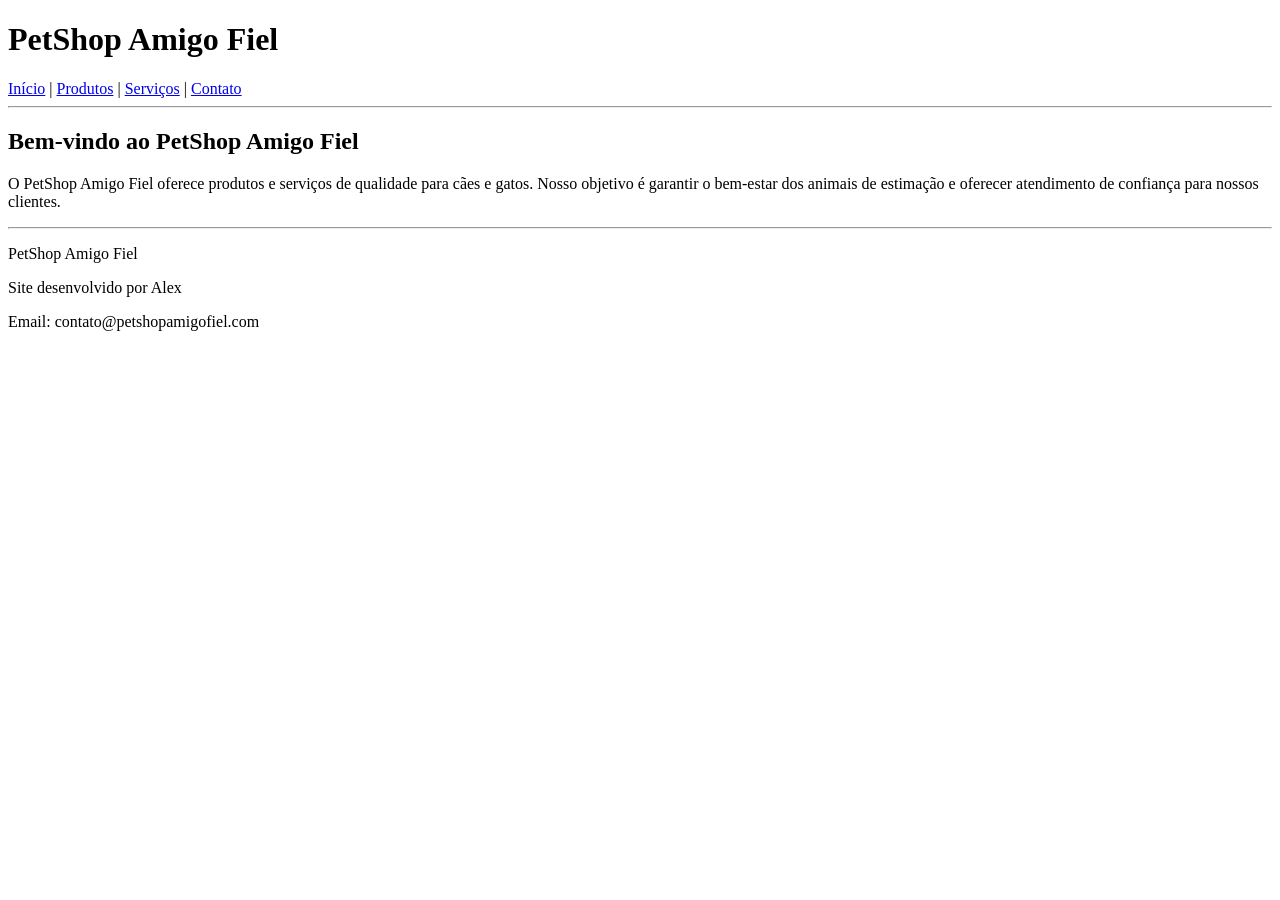
==== index.html @ ac5885ea "Add files via upload" ====
<!DOCTYPE html>
<html>

<head>
<meta charset="UTF-8">
<title>PetShop Amigo Fiel</title>
</head>

<body>

<header>

<h1>PetShop Amigo Fiel</h1>

<nav>
<a href="index.html">Início</a> |
<a href="produtos.html">Produtos</a> |
<a href="servicos.html">Serviços</a> |
<a href="contato.html">Contato</a>
</nav>

<hr>

</header>

<main>

<h2>Bem-vindo ao PetShop Amigo Fiel</h2>

<p>
O PetShop Amigo Fiel oferece produtos e serviços de qualidade
para cães e gatos. Nosso objetivo é garantir o bem-estar
dos animais de estimação e oferecer atendimento de confiança
para nossos clientes.
</p>

</main>

<footer>

<hr>

<p>PetShop Amigo Fiel</p>

<p>Site desenvolvido por Alex</p>

<p>Email: contato@petshopamigofiel.com</p>

</footer>

</body>

</html>
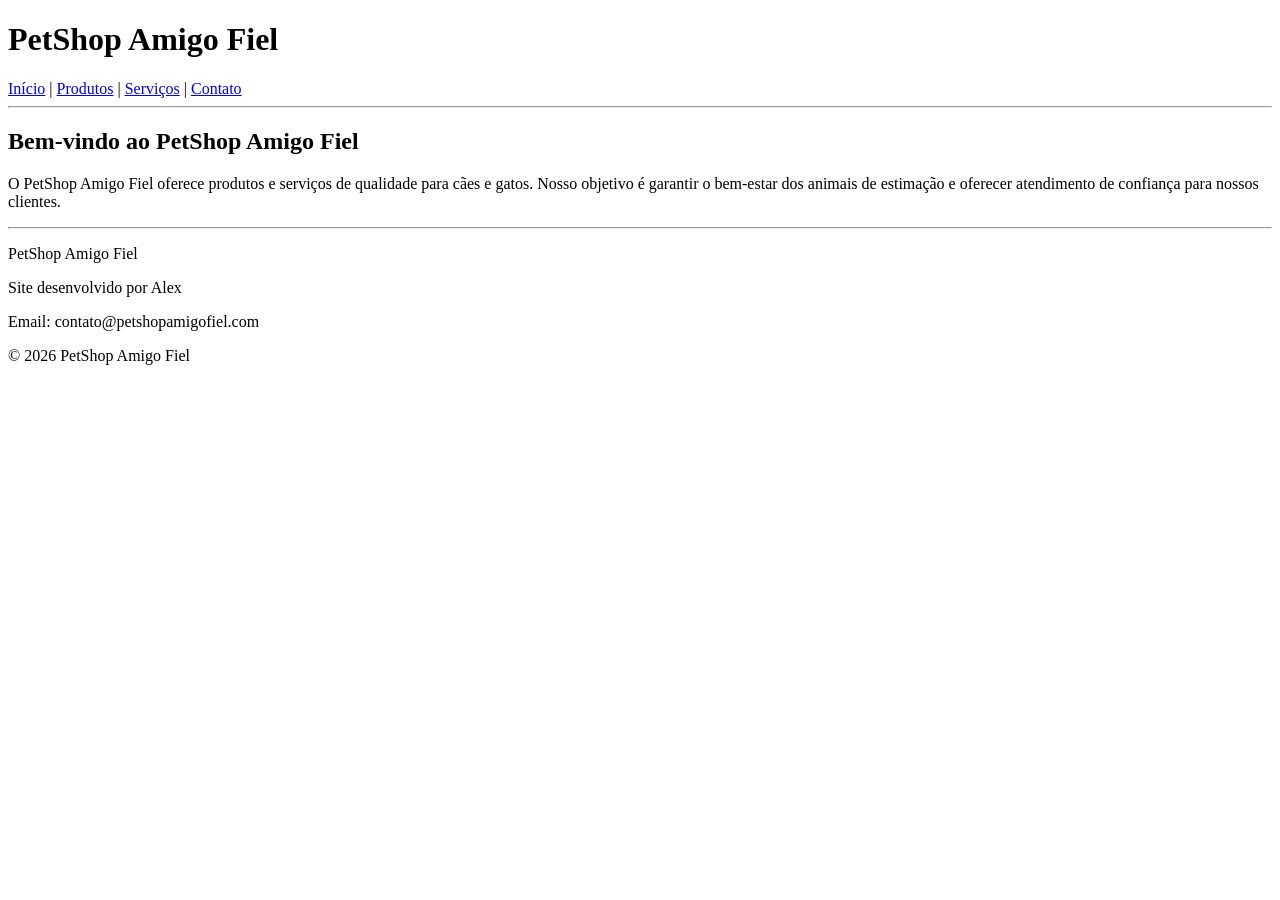
==== commit c82ec7c4: "Add files via upload" ====
--- a/index.html
+++ b/index.html
@@ -46,6 +46,8 @@
 
 <p>Email: contato@petshopamigofiel.com</p>
 
+<p>© 2026 PetShop Amigo Fiel</p>
+
 </footer>
 
 </body>
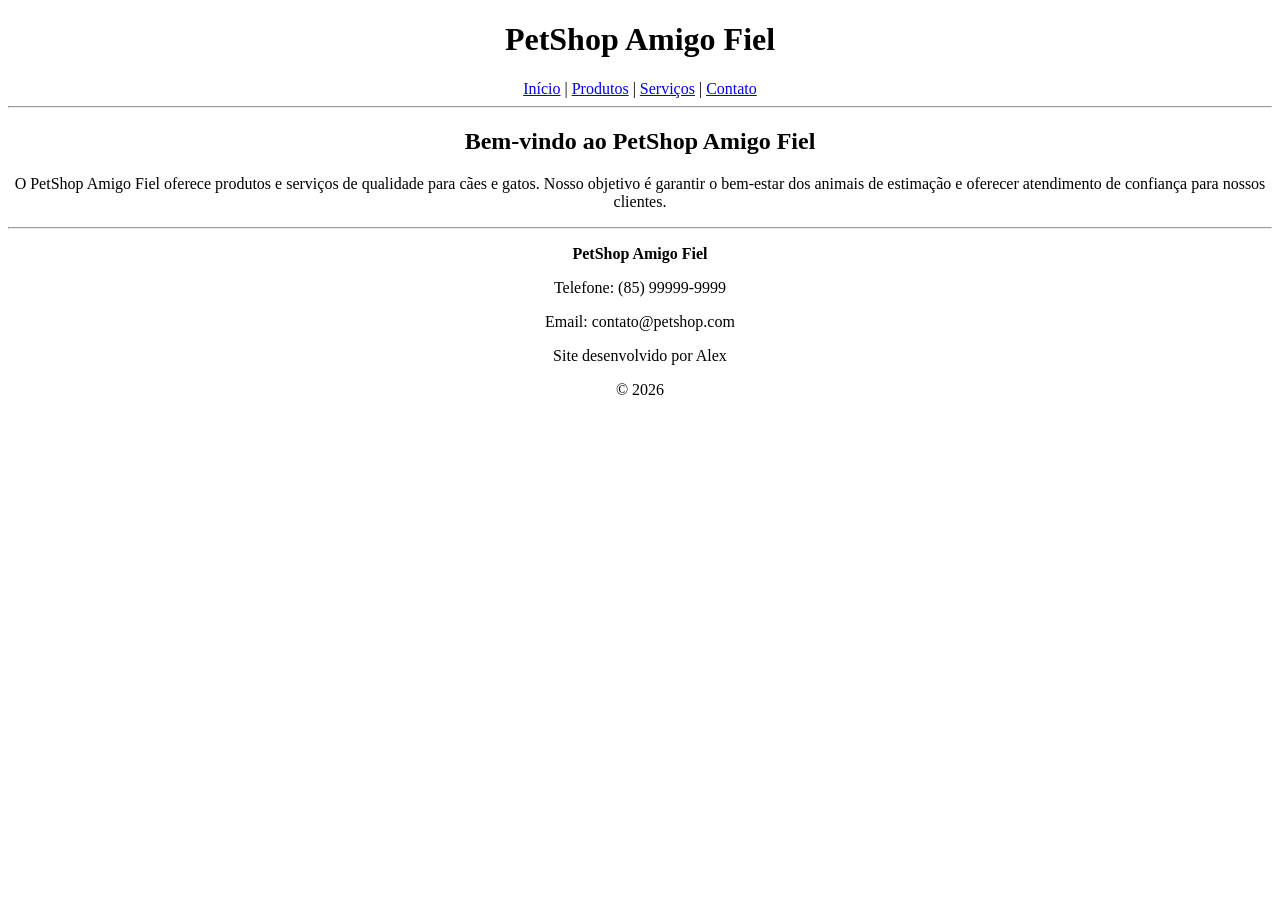
==== commit 52fd011c: "Add files via upload" ====
--- a/index.html
+++ b/index.html
@@ -8,8 +8,9 @@
 
 <body>
 
+<center>
+
 <header>
-
 <h1>PetShop Amigo Fiel</h1>
 
 <nav>
@@ -40,15 +41,19 @@
 
 <hr>
 
-<p>PetShop Amigo Fiel</p>
+<p><b>PetShop Amigo Fiel</b></p>
+
+<p>Telefone: (85) 99999-9999</p>
+
+<p>Email: contato@petshop.com</p>
 
 <p>Site desenvolvido por Alex</p>
 
-<p>Email: contato@petshopamigofiel.com</p>
-
-<p>© 2026 PetShop Amigo Fiel</p>
+<p>© 2026</p>
 
 </footer>
+
+</center>
 
 </body>
 
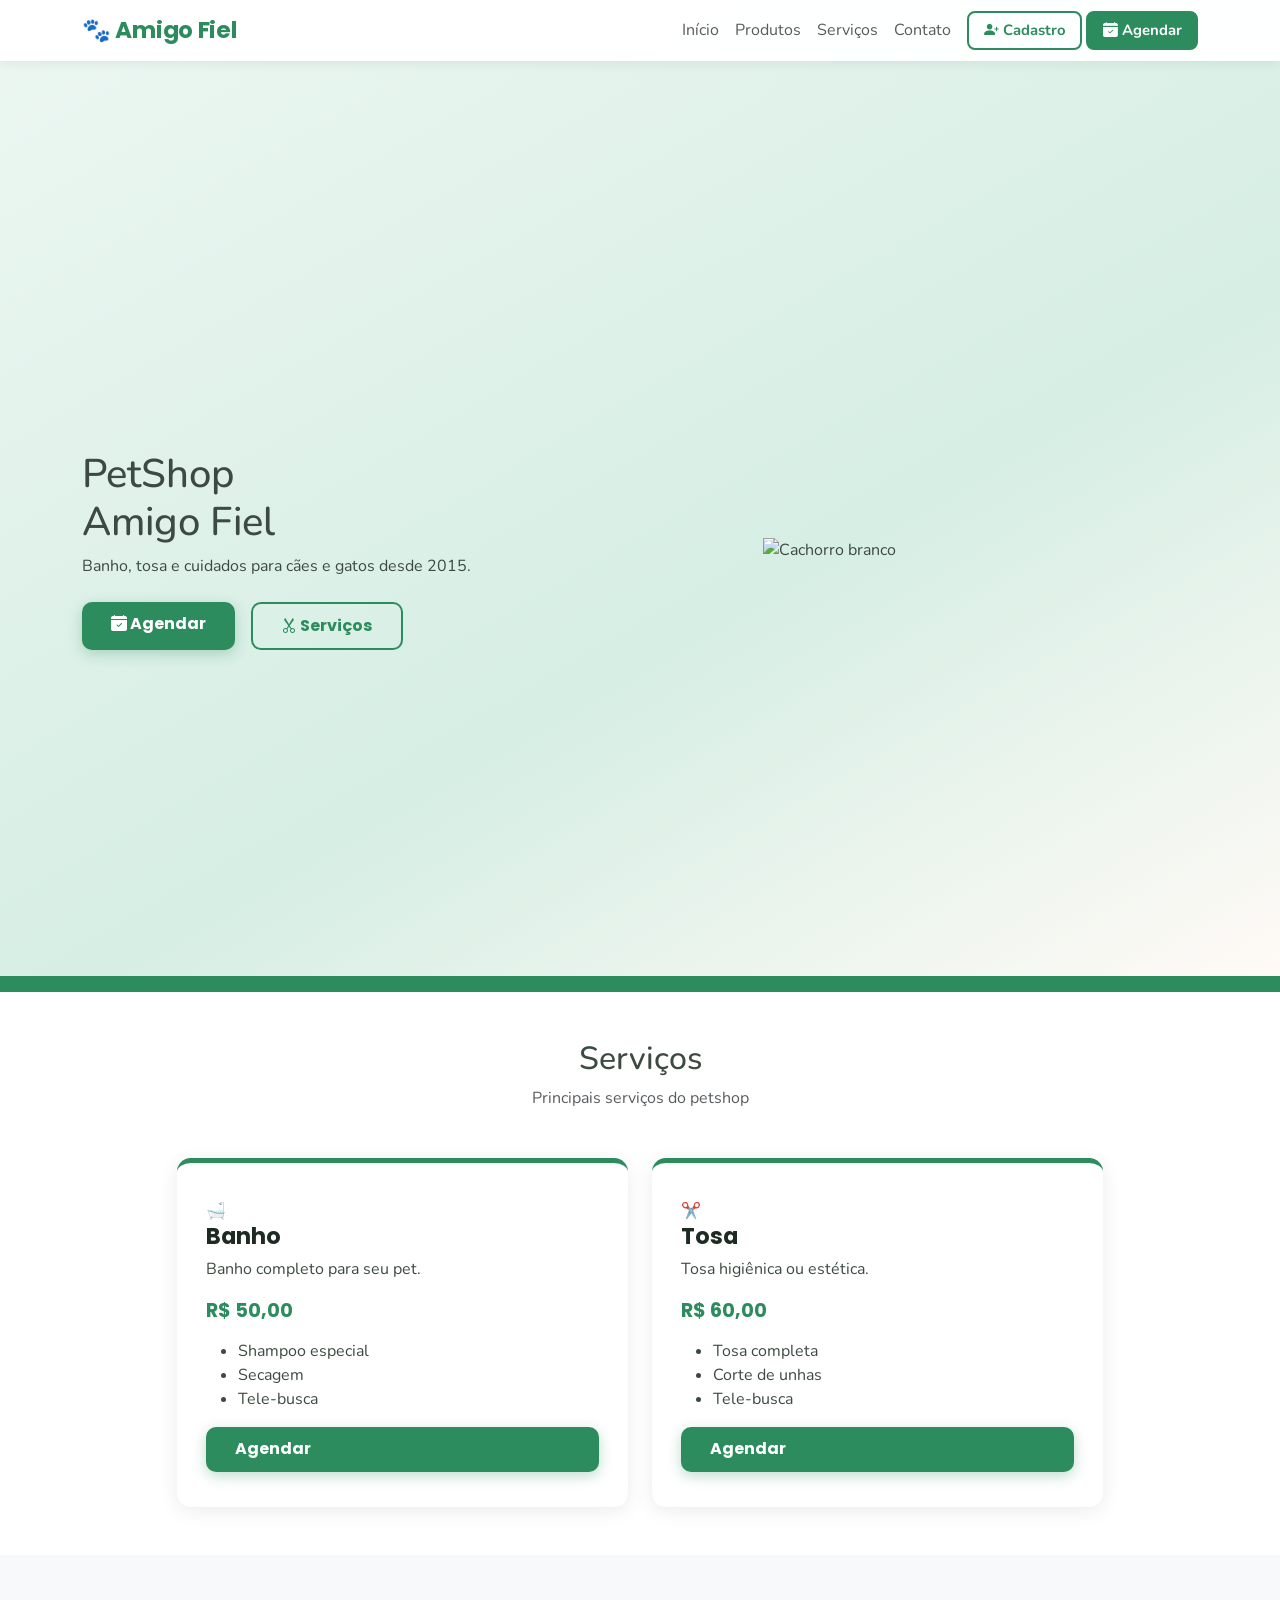
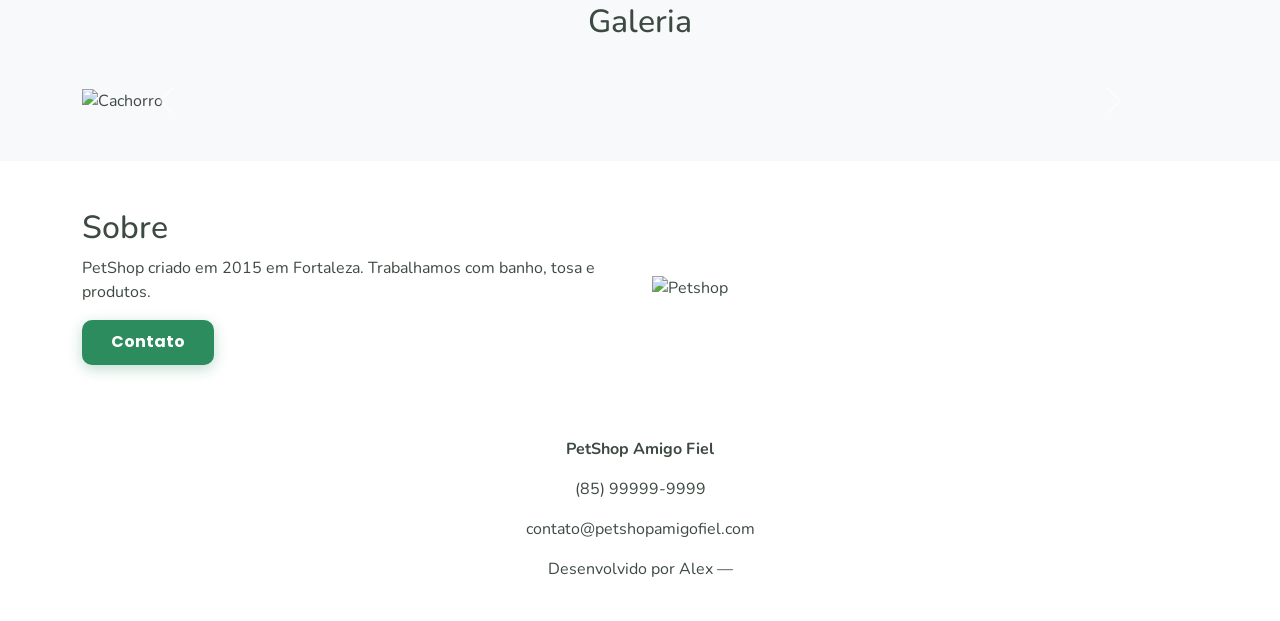
==== commit ac295af6: "Add files via upload" ====
--- a/index.html
+++ b/index.html
@@ -1,60 +1,244 @@
 <!DOCTYPE html>
-<html>
-
+<html lang="pt-BR">
 <head>
-<meta charset="UTF-8">
-<title>PetShop Amigo Fiel</title>
+  <meta charset="UTF-8">
+  <meta name="viewport" content="width=device-width, initial-scale=1.0">
+  <title>PetShop Amigo Fiel</title>
+
+  <!-- Bootstrap -->
+  <link rel="stylesheet" href="https://cdn.jsdelivr.net/npm/bootstrap@5.3.3/dist/css/bootstrap.min.css">
+  <!-- Icons -->
+  <link rel="stylesheet" href="https://cdn.jsdelivr.net/npm/bootstrap-icons@1.11.3/font/bootstrap-icons.min.css">
+  <!-- Fonts -->
+  <link href="https://fonts.googleapis.com/css2?family=Nunito:wght@400;600;700&family=Poppins:wght@400;600;700&display=swap" rel="stylesheet">
+
+  <link rel="stylesheet" href="style.css">
 </head>
-
 <body>
 
-<center>
-
-<header>
-<h1>PetShop Amigo Fiel</h1>
-
-<nav>
-<a href="index.html">Início</a> |
-<a href="produtos.html">Produtos</a> |
-<a href="servicos.html">Serviços</a> |
-<a href="contato.html">Contato</a>
-</nav>
-
-<hr>
-
-</header>
-
-<main>
-
-<h2>Bem-vindo ao PetShop Amigo Fiel</h2>
-
-<p>
-O PetShop Amigo Fiel oferece produtos e serviços de qualidade
-para cães e gatos. Nosso objetivo é garantir o bem-estar
-dos animais de estimação e oferecer atendimento de confiança
-para nossos clientes.
-</p>
-
-</main>
-
-<footer>
-
-<hr>
-
-<p><b>PetShop Amigo Fiel</b></p>
-
-<p>Telefone: (85) 99999-9999</p>
-
-<p>Email: contato@petshop.com</p>
-
-<p>Site desenvolvido por Alex</p>
-
-<p>© 2026</p>
-
-</footer>
-
-</center>
+  <!-- Navbar -->
+  <nav class="navbar navbar-expand-lg navbar-light fixed-top" id="navbar-principal">
+    <div class="container">
+
+      <a class="navbar-brand" href="index.html">
+        🐾 Amigo Fiel
+      </a>
+
+      <button class="navbar-toggler" type="button"
+        data-bs-toggle="collapse" data-bs-target="#menuNav">
+        <span class="navbar-toggler-icon"></span>
+      </button>
+
+      <div class="collapse navbar-collapse" id="menuNav">
+        <ul class="navbar-nav ms-auto align-items-lg-center">
+
+          <li class="nav-item">
+            <a class="nav-link ativo" href="index.html">Início</a>
+          </li>
+
+          <li class="nav-item">
+            <a class="nav-link" href="produtos.html">Produtos</a>
+          </li>
+
+          <li class="nav-item">
+            <a class="nav-link" href="servicos.html">Serviços</a>
+          </li>
+
+          <li class="nav-item">
+            <a class="nav-link" href="contato.html">Contato</a>
+          </li>
+
+          <li class="nav-item ms-lg-2">
+            <a class="nav-link btn-destaque" href="cadastro.html">
+              <i class="bi bi-person-plus-fill"></i> Cadastro
+            </a>
+          </li>
+
+          <li class="nav-item ms-lg-1">
+            <a class="nav-link btn-destaque btn-verde" href="agendamento.html">
+              <i class="bi bi-calendar-check-fill"></i> Agendar
+            </a>
+          </li>
+
+        </ul>
+      </div>
+    </div>
+  </nav>
+
+  <!-- Hero -->
+  <header class="secao-hero">
+    <div class="container">
+      <div class="row align-items-center min-vh-100 pt-5">
+
+        <div class="col-lg-7">
+
+          <div id="relogio"></div>
+
+          <h1>
+            PetShop<br>
+            <span>Amigo Fiel</span>
+          </h1>
+
+          <p>
+            Banho, tosa e cuidados para cães e gatos desde 2015.
+          </p>
+
+          <div id="status-funcionamento" class="mb-4"></div>
+
+          <div class="d-flex flex-wrap gap-3">
+            <a href="agendamento.html" class="btn-principal">
+              <i class="bi bi-calendar-check-fill"></i> Agendar
+            </a>
+
+            <a href="servicos.html" class="btn-secundario">
+              <i class="bi bi-scissors"></i> Serviços
+            </a>
+          </div>
+        </div>
+
+        <div class="col-lg-5 d-none d-lg-flex justify-content-center">
+          <img
+            src="https://images.unsplash.com/photo-1587300003388-59208cc962cb?w=500&q=80"
+            alt="Cachorro branco"
+            class="img-fluid"
+            width="420"
+          >
+        </div>
+
+      </div>
+    </div>
+  </header>
+
+  <!-- Promo -->
+  <div class="faixa-promo text-center py-2">
+    <span id="msg-promo"></span>
+  </div>
+
+  <!-- Serviços -->
+  <section class="py-5" id="servicos">
+    <div class="container text-center mb-5">
+      <h2>Serviços</h2>
+      <p class="text-muted">Principais serviços do petshop</p>
+    </div>
+
+    <div class="container">
+      <div class="row g-4 justify-content-center">
+
+        <div class="col-md-5">
+          <div class="card-servico">
+            <div>🛁</div>
+            <h3>Banho</h3>
+            <p>Banho completo para seu pet.</p>
+            <p class="preco">R$ 50,00</p>
+
+            <ul>
+              <li>Shampoo especial</li>
+              <li>Secagem</li>
+              <li>Tele-busca</li>
+            </ul>
+
+            <a href="agendamento.html" class="btn-principal">
+              Agendar
+            </a>
+          </div>
+        </div>
+
+        <div class="col-md-5">
+          <div class="card-servico">
+            <div>✂️</div>
+            <h3>Tosa</h3>
+            <p>Tosa higiênica ou estética.</p>
+            <p class="preco">R$ 60,00</p>
+
+            <ul>
+              <li>Tosa completa</li>
+              <li>Corte de unhas</li>
+              <li>Tele-busca</li>
+            </ul>
+
+            <a href="agendamento.html" class="btn-principal">
+              Agendar
+            </a>
+          </div>
+        </div>
+
+      </div>
+    </div>
+  </section>
+
+  <!-- Galeria -->
+  <section class="py-5 bg-light">
+    <div class="container text-center mb-5">
+      <h2>Galeria</h2>
+    </div>
+
+    <div class="container">
+      <div id="carrosselFotos" class="carousel slide" data-bs-ride="carousel">
+
+        <div class="carousel-inner">
+
+          <div class="carousel-item active">
+            <img src="https://images.unsplash.com/photo-1587300003388-59208cc962cb?w=1100&q=80" class="d-block w-100" alt="Cachorro">
+          </div>
+
+          <div class="carousel-item">
+            <img src="https://images.unsplash.com/photo-1514888286974-6c03e2ca1dba?w=1100&q=80" class="d-block w-100" alt="Gato">
+          </div>
+
+          <div class="carousel-item">
+            <img src="https://images.unsplash.com/photo-1576201836106-db1758fd1c97?w=1100&q=80" class="d-block w-100" alt="Poodle">
+          </div>
+
+        </div>
+
+        <button class="carousel-control-prev" type="button" data-bs-target="#carrosselFotos" data-bs-slide="prev">
+          <span class="carousel-control-prev-icon"></span>
+        </button>
+
+        <button class="carousel-control-next" type="button" data-bs-target="#carrosselFotos" data-bs-slide="next">
+          <span class="carousel-control-next-icon"></span>
+        </button>
+
+      </div>
+    </div>
+  </section>
+
+  <!-- Sobre -->
+  <section class="py-5">
+    <div class="container">
+      <div class="row align-items-center">
+
+        <div class="col-lg-6">
+          <h2>Sobre</h2>
+          <p>
+            PetShop criado em 2015 em Fortaleza. Trabalhamos com banho, tosa e produtos.
+          </p>
+
+          <a href="contato.html" class="btn-principal">Contato</a>
+        </div>
+
+        <div class="col-lg-6">
+          <img
+            src="https://images.unsplash.com/photo-1453227588063-bb302b62f50b?w=560&q=80"
+            class="img-fluid"
+            alt="Petshop"
+          >
+        </div>
+
+      </div>
+    </div>
+  </section>
+
+  <!-- Footer -->
+  <footer class="text-center py-4">
+    <p><strong>PetShop Amigo Fiel</strong></p>
+    <p>(85) 99999-9999</p>
+    <p>contato@petshopamigofiel.com</p>
+    <p>Desenvolvido por Alex — <span id="ano-atual"></span></p>
+  </footer>
+
+  <script src="https://cdn.jsdelivr.net/npm/bootstrap@5.3.3/dist/js/bootstrap.bundle.min.js"></script>
+  <script src="script.js"></script>
 
 </body>
-
 </html>
--- a/style.css
+++ b/style.css
@@ -0,0 +1,730 @@
+/* ====================================================
+   PetShop Amigo Fiel — style.css
+   Fase 2: CSS + Bootstrap + Acessibilidade
+   Autor: Alex Barroso Bezerra Lima
+   ==================================================== */
+
+/* ------ VARIÁVEIS DE COR E FONTE ------ */
+:root {
+  --verde:        #2d8c5e;     /* verde principal — identidade do petshop */
+  --verde-claro:  #3aab72;
+  --verde-fundo:  #edf7f2;
+  --laranja:      #e07b39;     /* acento quente */
+  --laranja-claro:#fdf0e6;
+  --escuro:       #1e2b24;
+  --texto:        #3d4a42;
+  --cinza-fundo:  #f4f7f5;
+  --branco:       #ffffff;
+  --raio:         14px;
+  --sombra:       0 4px 20px rgba(0,0,0,0.08);
+  --fonte-titulo: 'Poppins', sans-serif;
+  --fonte-corpo:  'Nunito', sans-serif;
+}
+
+/* ------ BASE ------ */
+*, *::before, *::after { box-sizing: border-box; }
+
+html { scroll-behavior: smooth; }
+
+body {
+  font-family: var(--fonte-corpo);
+  color: var(--texto);
+  background: var(--branco);
+  margin: 0;
+}
+
+/* Foco visível — acessibilidade para teclado */
+:focus-visible {
+  outline: 3px solid var(--verde);
+  outline-offset: 3px;
+  border-radius: 4px;
+}
+
+/* ------ NAVBAR ------ */
+#navbar-principal {
+  background: rgba(255, 255, 255, 0.97);
+  backdrop-filter: blur(6px);
+  box-shadow: 0 2px 12px rgba(0,0,0,0.07);
+  transition: box-shadow 0.3s;
+}
+
+.navbar-brand {
+  font-family: var(--fonte-titulo);
+  font-size: 1.45rem;
+  font-weight: 700;
+  color: var(--verde) !important;
+  letter-spacing: -0.3px;
+}
+.brand-icone { font-size: 1.3rem; }
+
+.nav-link-custom {
+  font-weight: 600;
+  color: var(--escuro) !important;
+  border-radius: 8px;
+  padding: 0.4rem 0.85rem !important;
+  transition: color 0.2s, background 0.2s;
+  font-size: 0.97rem;
+}
+.nav-link-custom:hover,
+.nav-link-custom.ativo {
+  color: var(--verde) !important;
+  background: var(--verde-fundo);
+}
+
+/* Botões do menu */
+.btn-destaque {
+  font-weight: 700;
+  border: 2px solid var(--verde);
+  color: var(--verde) !important;
+  border-radius: 8px;
+  padding: 0.38rem 0.9rem !important;
+  font-size: 0.93rem;
+  transition: background 0.2s, color 0.2s;
+}
+.btn-destaque:hover,
+.btn-destaque.ativo {
+  background: var(--verde);
+  color: var(--branco) !important;
+}
+.btn-verde {
+  background: var(--verde) !important;
+  color: var(--branco) !important;
+  border-color: var(--verde) !important;
+}
+.btn-verde:hover { opacity: 0.88; }
+
+/* ------ HERO ------ */
+.secao-hero {
+  background: linear-gradient(150deg, var(--verde-fundo) 0%, #d6eee4 60%, #fffaf6 100%);
+  min-height: 100vh;
+  display: flex;
+  align-items: center;
+  padding-top: 76px;
+  overflow: hidden;
+  position: relative;
+}
+
+.texto-hero { padding: 3rem 0; }
+
+/* Relógio hero */
+.relogio-hero {
+  font-family: var(--fonte-titulo);
+  font-size: 0.95rem;
+  font-weight: 600;
+  color: var(--verde);
+  margin-bottom: 1rem;
+  min-height: 1.4rem;
+}
+
+.titulo-hero {
+  font-family: var(--fonte-titulo);
+  font-size: clamp(2.4rem, 5.5vw, 4rem);
+  font-weight: 700;
+  color: var(--escuro);
+  line-height: 1.12;
+  margin-bottom: 1rem;
+}
+.destaque-verde { color: var(--verde); }
+
+.subtitulo-hero {
+  font-size: 1.12rem;
+  color: #5a7060;
+  line-height: 1.6;
+  margin-bottom: 1.5rem;
+  max-width: 480px;
+}
+
+/* Badge de funcionamento */
+.funcionamento-badge {
+  display: inline-block;
+  font-family: var(--fonte-titulo);
+  font-weight: 600;
+  font-size: 0.9rem;
+  padding: 0.3rem 0.9rem;
+  border-radius: 50px;
+  background: #edf7f2;
+  color: var(--verde);
+}
+
+/* Imagem hero */
+.imagem-hero-wrap {
+  position: relative;
+}
+.imagem-hero-wrap::before {
+  content: '';
+  position: absolute;
+  width: 90%;
+  height: 90%;
+  background: var(--verde);
+  opacity: 0.07;
+  border-radius: 60% 40% 50% 50% / 50% 60% 40% 50%;
+  top: 16px;
+  left: 16px;
+  z-index: 0;
+}
+.imagem-hero {
+  position: relative;
+  z-index: 1;
+  border-radius: 60% 40% 50% 50% / 50% 60% 40% 50%;
+  box-shadow: 0 12px 40px rgba(45,140,94,0.18);
+  max-width: 420px;
+  width: 100%;
+  object-fit: cover;
+  /* Pequena animação suave de flutuação */
+  animation: flutuar 4s ease-in-out infinite alternate;
+}
+@keyframes flutuar {
+  from { transform: translateY(0px); }
+  to   { transform: translateY(-10px); }
+}
+
+/* ------ FAIXA PROMO ------ */
+.faixa-promo {
+  background: #2d8c5e;
+  color: #fff;
+  font-family: var(--fonte-titulo);
+  font-weight: 600;
+  font-size: 0.92rem;
+  letter-spacing: 0.2px;
+}
+
+/* ------ BOTÕES PRINCIPAIS ------ */
+.btn-principal {
+  display: inline-block;
+  background: var(--verde);
+  color: var(--branco);
+  font-family: var(--fonte-titulo);
+  font-weight: 700;
+  font-size: 1rem;
+  border: none;
+  border-radius: 10px;
+  padding: 0.65rem 1.8rem;
+  text-decoration: none;
+  cursor: pointer;
+  box-shadow: 0 4px 14px rgba(45,140,94,0.3);
+  transition: transform 0.2s, box-shadow 0.2s, opacity 0.2s;
+}
+.btn-principal:hover {
+  transform: translateY(-2px);
+  box-shadow: 0 6px 20px rgba(45,140,94,0.38);
+  color: var(--branco);
+  opacity: 0.93;
+}
+.btn-tosa {
+  background: var(--laranja);
+  box-shadow: 0 4px 14px rgba(224,123,57,0.28);
+}
+.btn-tosa:hover { box-shadow: 0 6px 20px rgba(224,123,57,0.38); }
+
+.btn-secundario {
+  display: inline-block;
+  background: transparent;
+  color: var(--verde);
+  font-family: var(--fonte-titulo);
+  font-weight: 700;
+  font-size: 1rem;
+  border: 2px solid var(--verde);
+  border-radius: 10px;
+  padding: 0.65rem 1.8rem;
+  text-decoration: none;
+  cursor: pointer;
+  transition: background 0.2s, color 0.2s, transform 0.2s;
+}
+.btn-secundario:hover {
+  background: var(--verde);
+  color: var(--branco);
+  transform: translateY(-2px);
+}
+
+/* ------ SEÇÕES ------ */
+.secao { background: var(--branco); }
+.secao-cinza { background: var(--cinza-fundo); }
+
+.etiqueta-secao {
+  display: inline-block;
+  background: var(--verde-fundo);
+  color: var(--verde);
+  font-family: var(--fonte-titulo);
+  font-weight: 700;
+  font-size: 0.82rem;
+  border-radius: 50px;
+  padding: 0.2rem 0.9rem;
+  text-transform: uppercase;
+  letter-spacing: 0.5px;
+  margin-bottom: 0.4rem;
+}
+
+.titulo-secao {
+  font-family: var(--fonte-titulo);
+  font-size: clamp(1.7rem, 3.5vw, 2.4rem);
+  font-weight: 700;
+  color: var(--escuro);
+  line-height: 1.2;
+}
+
+/* ------ CARDS DE SERVIÇO (index) ------ */
+.card-servico {
+  background: var(--branco);
+  border-radius: var(--raio);
+  padding: 2.2rem 1.8rem;
+  box-shadow: var(--sombra);
+  height: 100%;
+  display: flex;
+  flex-direction: column;
+  border-top: 5px solid var(--verde);
+  transition: transform 0.25s, box-shadow 0.25s;
+}
+.card-servico:hover {
+  transform: translateY(-5px);
+  box-shadow: 0 8px 28px rgba(45,140,94,0.14);
+}
+.card-servico--tosa { border-top-color: var(--laranja); }
+.card-servico--tosa .lista-servico i { color: var(--laranja); }
+
+.card-servico-icone { font-size: 2.8rem; margin-bottom: 0.8rem; }
+
+.card-servico h3 {
+  font-family: var(--fonte-titulo);
+  font-size: 1.4rem;
+  font-weight: 700;
+  color: var(--escuro);
+  margin-bottom: 0.5rem;
+}
+
+.preco {
+  font-family: var(--fonte-titulo);
+  font-size: 1.2rem;
+  font-weight: 700;
+  color: var(--verde);
+  margin-bottom: 0.8rem;
+}
+
+.lista-servico {
+  list-style: none;
+  padding: 0;
+  margin: 0 0 1.5rem;
+  flex: 1;
+}
+.lista-servico li {
+  display: flex;
+  align-items: center;
+  gap: 0.5rem;
+  margin-bottom: 0.4rem;
+  font-size: 0.95rem;
+}
+.lista-servico i { color: var(--verde); }
+
+.btn-card {
+  align-self: flex-start;
+}
+
+/* ------ CARROSSEL ------ */
+.carrossel-img {
+  height: 460px;
+  object-fit: cover;
+  object-position: center;
+}
+@media (max-width: 768px) { .carrossel-img { height: 240px; } }
+
+.legenda-carrossel {
+  background: rgba(0,0,0,0.42);
+  border-radius: 10px;
+  padding: 0.7rem 1.2rem;
+  backdrop-filter: blur(4px);
+}
+.legenda-carrossel h5 {
+  font-family: var(--fonte-titulo);
+  font-weight: 700;
+  margin-bottom: 0.2rem;
+}
+
+/* ------ SOBRE (index) ------ */
+.sobre-img-bloco { position: relative; }
+
+.numero-card {
+  background: var(--verde-fundo);
+  border-radius: 12px;
+  padding: 1rem 0.5rem;
+  display: flex;
+  flex-direction: column;
+  align-items: center;
+}
+.numero-num {
+  font-family: var(--fonte-titulo);
+  font-size: 1.7rem;
+  font-weight: 700;
+  color: var(--verde);
+  line-height: 1;
+}
+.numero-label { font-size: 0.82rem; color: #6b7c74; }
+
+/* ------ CARDS DE PRODUTO (produtos.html) ------ */
+.titulo-categoria {
+  font-family: var(--fonte-titulo);
+  font-size: 1.4rem;
+  font-weight: 700;
+  color: var(--escuro);
+  border-bottom: 3px solid var(--verde-fundo);
+  padding-bottom: 0.5rem;
+}
+
+.card-produto {
+  background: var(--branco);
+  border-radius: var(--raio);
+  box-shadow: var(--sombra);
+  overflow: hidden;
+  height: 100%;
+  display: flex;
+  flex-direction: column;
+  transition: transform 0.25s, box-shadow 0.25s;
+}
+.card-produto:hover {
+  transform: translateY(-4px);
+  box-shadow: 0 8px 24px rgba(0,0,0,0.12);
+}
+.card-produto-img {
+  width: 100%;
+  height: 190px;
+  object-fit: cover;
+}
+.card-produto-corpo {
+  padding: 1.2rem 1.4rem;
+  flex: 1;
+  display: flex;
+  flex-direction: column;
+}
+.card-produto-titulo {
+  font-family: var(--fonte-titulo);
+  font-size: 1.05rem;
+  font-weight: 700;
+  color: var(--escuro);
+  margin-bottom: 0.4rem;
+}
+.preco-produto {
+  font-family: var(--fonte-titulo);
+  font-weight: 700;
+  font-size: 1.15rem;
+  color: var(--verde);
+  margin-top: auto;
+  margin-bottom: 0;
+}
+
+/* ------ SERVIÇOS DETALHE (servicos.html) ------ */
+.card-servico-detalhe {
+  background: var(--verde-fundo);
+  border-radius: var(--raio);
+  padding: 2rem 1.8rem;
+  height: 100%;
+  border-left: 5px solid var(--verde);
+}
+.card-servico-detalhe--tosa {
+  background: var(--laranja-claro);
+  border-left-color: var(--laranja);
+}
+.card-servico-detalhe-header {
+  display: flex;
+  align-items: center;
+  gap: 1rem;
+  margin-bottom: 1rem;
+}
+.srv-icone-grande { font-size: 2.8rem; }
+.card-servico-detalhe h2 {
+  font-family: var(--fonte-titulo);
+  font-size: 1.6rem;
+  font-weight: 700;
+  color: var(--escuro);
+  margin-bottom: 0;
+}
+.preco-grande {
+  font-family: var(--fonte-titulo);
+  font-weight: 700;
+  font-size: 1.1rem;
+  color: var(--verde);
+  margin-bottom: 0;
+}
+.card-servico-detalhe--tosa .preco-grande { color: var(--laranja); }
+
+.lista-detalhes {
+  list-style: none;
+  padding: 0;
+  margin: 0.8rem 0 1rem;
+}
+.lista-detalhes li {
+  display: flex;
+  align-items: center;
+  gap: 0.5rem;
+  margin-bottom: 0.4rem;
+}
+.lista-detalhes i { color: var(--verde); font-size: 1.05rem; }
+.card-servico-detalhe--tosa .lista-detalhes i { color: var(--laranja); }
+
+/* Passos de agendamento */
+.passo-card {
+  background: var(--branco);
+  border-radius: var(--raio);
+  padding: 1.8rem 1.4rem;
+  box-shadow: var(--sombra);
+  height: 100%;
+}
+.passo-num {
+  width: 52px;
+  height: 52px;
+  background: var(--verde);
+  color: var(--branco);
+  border-radius: 50%;
+  display: flex;
+  align-items: center;
+  justify-content: center;
+  font-family: var(--fonte-titulo);
+  font-weight: 700;
+  font-size: 1.4rem;
+  margin: 0 auto 1rem;
+}
+.passo-card h4 {
+  font-family: var(--fonte-titulo);
+  font-weight: 700;
+  color: var(--escuro);
+  margin-bottom: 0.4rem;
+}
+
+.divisor { border-color: #d8e8e0; }
+
+/* ------ CONTATO ------ */
+.info-contato-lista { display: flex; flex-direction: column; gap: 1.5rem; }
+.info-contato-item {
+  display: flex;
+  align-items: flex-start;
+  gap: 1rem;
+}
+.info-icone {
+  width: 42px;
+  height: 42px;
+  background: var(--verde-fundo);
+  color: var(--verde);
+  border-radius: 10px;
+  display: flex;
+  align-items: center;
+  justify-content: center;
+  font-size: 1.2rem;
+  flex-shrink: 0;
+}
+
+.card-acao-rapida {
+  background: var(--verde-fundo);
+  border-radius: var(--raio);
+  padding: 2rem 1.8rem;
+  box-shadow: var(--sombra);
+}
+.card-acao-rapida h3 {
+  font-family: var(--fonte-titulo);
+  font-weight: 700;
+  font-size: 1.15rem;
+  color: var(--escuro);
+  margin-bottom: 0.5rem;
+}
+.card-acao-rapida p { font-size: 0.95rem; color: #5a7060; }
+.card-acao-rapida .btn-principal,
+.card-acao-rapida .btn-secundario {
+  display: block;
+  text-align: center;
+}
+
+/* ------ FOOTER ------ */
+.rodape {
+  background: var(--escuro);
+  color: rgba(255,255,255,0.7);
+  font-size: 0.92rem;
+}
+.rodape a { color: #7dd9ab; text-decoration: none; }
+.rodape a:hover { text-decoration: underline; }
+.rodape-copy { font-size: 0.82rem; color: rgba(255,255,255,0.4); }
+
+/* ------ CABEÇALHO DE PÁGINAS INTERNAS ------ */
+.cabecalho-pagina {
+  background: linear-gradient(135deg, var(--verde) 0%, #1e6b47 100%);
+  color: var(--branco);
+  padding: 6.5rem 1rem 2.5rem;
+}
+.cabecalho-verde { background: linear-gradient(135deg, #1e6b47 0%, var(--verde) 100%); }
+.cabecalho-pagina h1 {
+  font-family: var(--fonte-titulo);
+  font-weight: 700;
+  font-size: clamp(1.7rem, 4vw, 2.5rem);
+}
+.cabecalho-pagina p { opacity: 0.88; font-size: 1.05rem; margin-bottom: 0; }
+
+/* ------ FORMULÁRIOS ------ */
+.form-envoltorio {
+  background: var(--branco);
+  border-radius: var(--raio);
+  padding: clamp(1.5rem, 4vw, 2.8rem);
+  box-shadow: var(--sombra);
+  max-width: 860px;
+}
+
+.bloco-form {
+  border: 1.5px solid #daeee4;
+  border-radius: var(--raio);
+  padding: 1.8rem 1.4rem;
+  background: #fafcfb;
+}
+
+.titulo-bloco-form {
+  font-family: var(--fonte-titulo);
+  font-weight: 700;
+  font-size: 1.1rem;
+  color: var(--verde);
+  margin-bottom: 1.2rem;
+  padding: 0;
+  border: none;
+  width: 100%;
+}
+
+.form-control, .form-select {
+  border: 1.5px solid #c8ddd4;
+  border-radius: 8px;
+  font-family: var(--fonte-corpo);
+  font-size: 0.96rem;
+  transition: border-color 0.2s, box-shadow 0.2s;
+}
+.form-control:focus, .form-select:focus {
+  border-color: var(--verde);
+  box-shadow: 0 0 0 3px rgba(45,140,94,0.15);
+}
+.form-label {
+  font-weight: 700;
+  color: var(--escuro);
+  font-size: 0.94rem;
+  margin-bottom: 0.3rem;
+}
+
+/* Asterisco de obrigatório */
+.campo-obrigatorio { color: #c0392b; }
+
+/* ------ BARRA DE RELÓGIO (agendamento) ------ */
+.barra-relogio {
+  background: var(--verde-fundo);
+  border-radius: 10px;
+  padding: 0.65rem 1.2rem;
+  font-family: var(--fonte-titulo);
+  font-weight: 600;
+  font-size: 1rem;
+  color: var(--escuro);
+  display: flex;
+  align-items: center;
+  flex-wrap: wrap;
+  gap: 0.4rem;
+}
+
+/* ------ CARDS DE SELEÇÃO (agendamento) ------ */
+/* Card de serviço selecionável */
+.card-selecao {
+  display: flex;
+  flex-direction: column;
+  align-items: center;
+  justify-content: center;
+  gap: 0.35rem;
+  text-align: center;
+  border: 2px solid #c8ddd4;
+  border-radius: var(--raio);
+  padding: 1.4rem 1rem;
+  cursor: pointer;
+  background: var(--branco);
+  transition: border-color 0.2s, background 0.2s, transform 0.2s;
+  height: 100%;
+  min-height: 130px;
+}
+.card-selecao:hover {
+  border-color: var(--verde);
+  background: var(--verde-fundo);
+  transform: translateY(-2px);
+}
+.card-selecao.selecionado {
+  border-color: var(--verde);
+  background: var(--verde-fundo);
+  box-shadow: 0 0 0 3px rgba(45,140,94,0.15);
+}
+.card-sel-icone { font-size: 2.2rem; }
+.card-selecao strong {
+  font-family: var(--fonte-titulo);
+  font-size: 1rem;
+  color: var(--escuro);
+}
+.card-selecao small { color: #6b7c74; font-size: 0.82rem; }
+.preco-card {
+  font-family: var(--fonte-titulo);
+  font-weight: 700;
+  color: var(--verde);
+  font-size: 0.9rem;
+}
+
+/* Card de método */
+.card-metodo {
+  display: flex;
+  align-items: center;
+  gap: 1rem;
+  border: 2px solid #c8ddd4;
+  border-radius: var(--raio);
+  padding: 1.1rem 1.3rem;
+  cursor: pointer;
+  background: var(--branco);
+  transition: border-color 0.2s, background 0.2s, transform 0.2s;
+  height: 100%;
+}
+.card-metodo:hover {
+  border-color: var(--verde);
+  background: var(--verde-fundo);
+  transform: translateY(-2px);
+}
+.card-metodo.selecionado {
+  border-color: var(--verde);
+  background: var(--verde-fundo);
+  box-shadow: 0 0 0 3px rgba(45,140,94,0.15);
+}
+.met-icone {
+  font-size: 1.9rem;
+  color: var(--verde);
+  min-width: 42px;
+  text-align: center;
+}
+.card-metodo strong {
+  font-family: var(--fonte-titulo);
+  font-size: 1rem;
+  color: var(--escuro);
+}
+
+/* Inputs de radio dentro de cards (ocultos visualmente) */
+.card-selecao input[type="radio"],
+.card-metodo input[type="radio"] {
+  position: absolute;
+  opacity: 0;
+  width: 0;
+  height: 0;
+}
+
+/* ------ ALERTA DE SUCESSO ------ */
+.alerta-sucesso {
+  background: #d4edda;
+  color: #1a5c30;
+  border: 1.5px solid #b2dfca;
+  border-radius: 10px;
+  padding: 1.2rem 1.5rem;
+  font-weight: 600;
+  font-size: 1rem;
+}
+.alerta-sucesso a { color: var(--verde); font-weight: 700; }
+
+/* ------ ACESSIBILIDADE EXTRA ------ */
+/* Tamanho mínimo clicável para checkboxes e radios */
+.form-check-input { width: 1.15em; height: 1.15em; cursor: pointer; }
+.form-check-label { cursor: pointer; }
+
+/* Contraste alto para labels */
+.form-label { color: #1a2e22; }
+
+/* ------ RESPONSIVIDADE ------ */
+@media (max-width: 576px) {
+  .bloco-form { padding: 1.2rem 1rem; }
+  .form-envoltorio { padding: 1.3rem 1rem; }
+  .card-selecao, .card-metodo { min-height: auto; }
+}
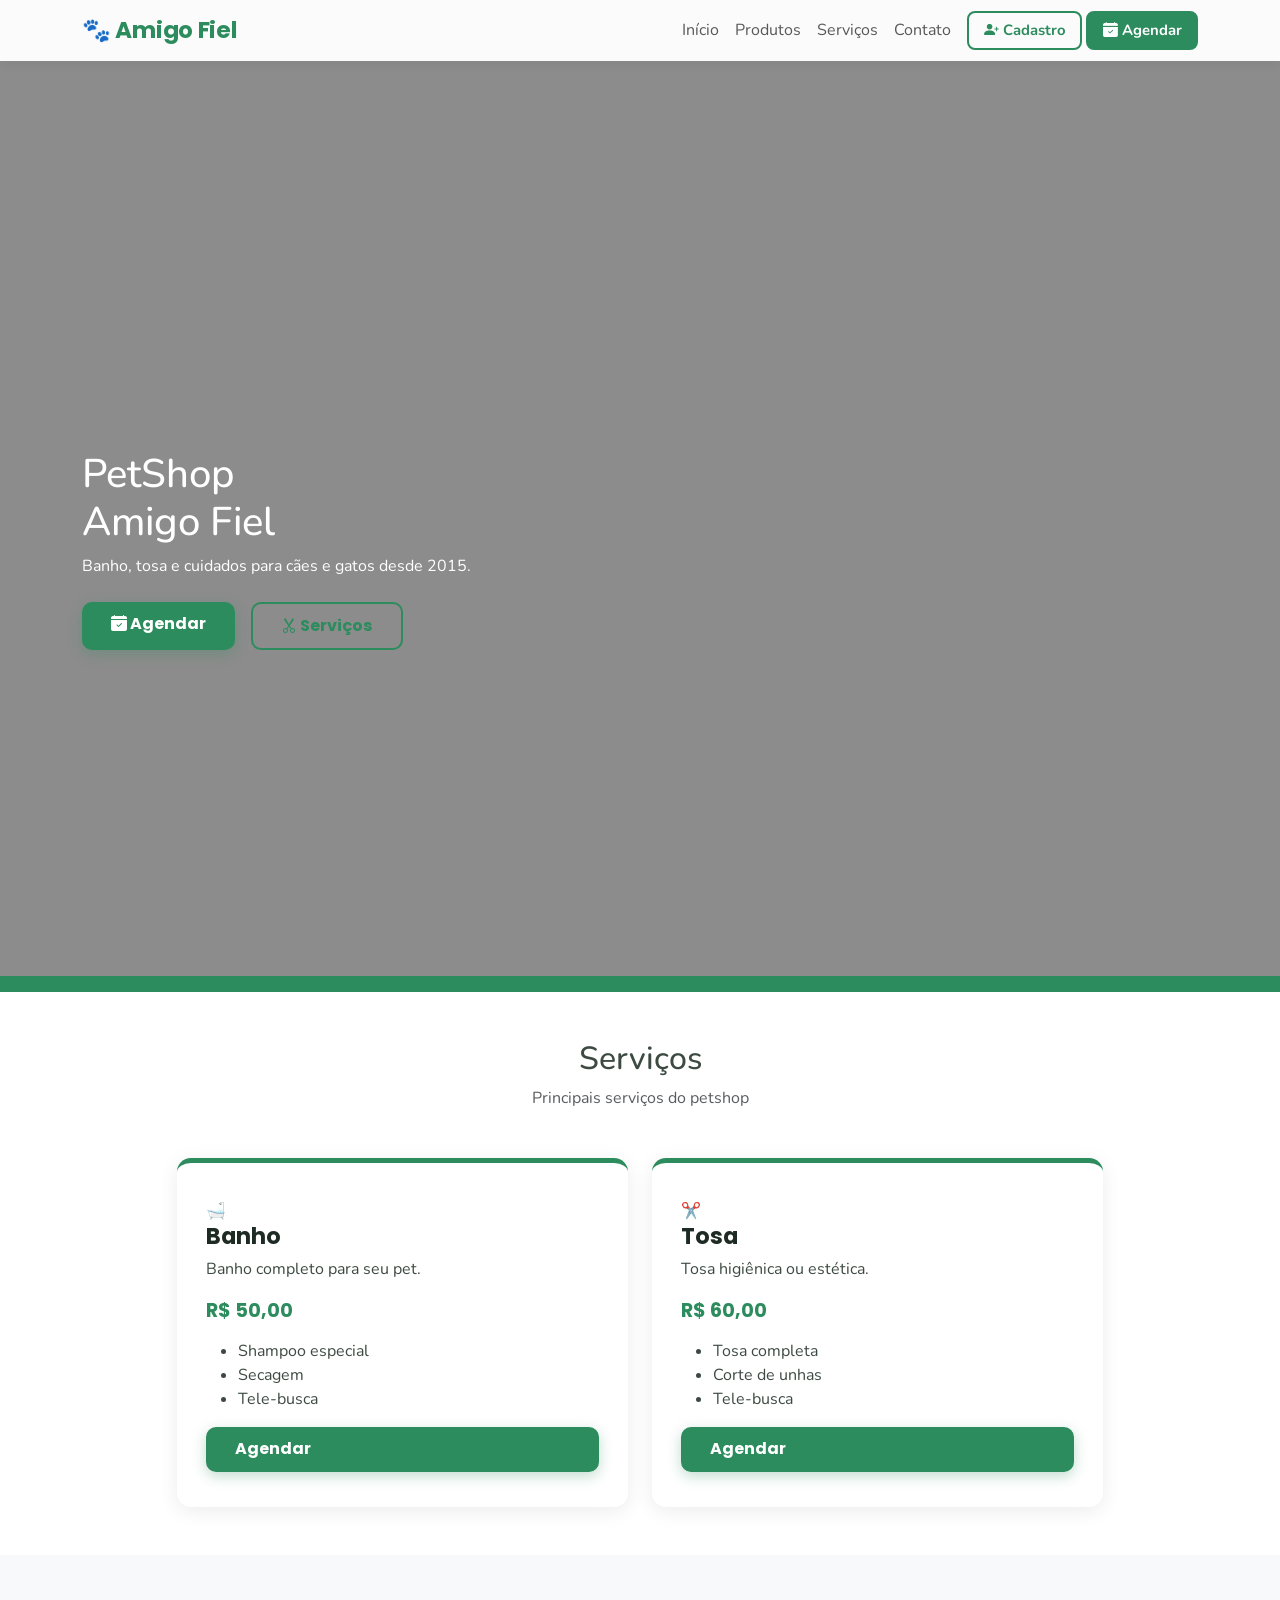
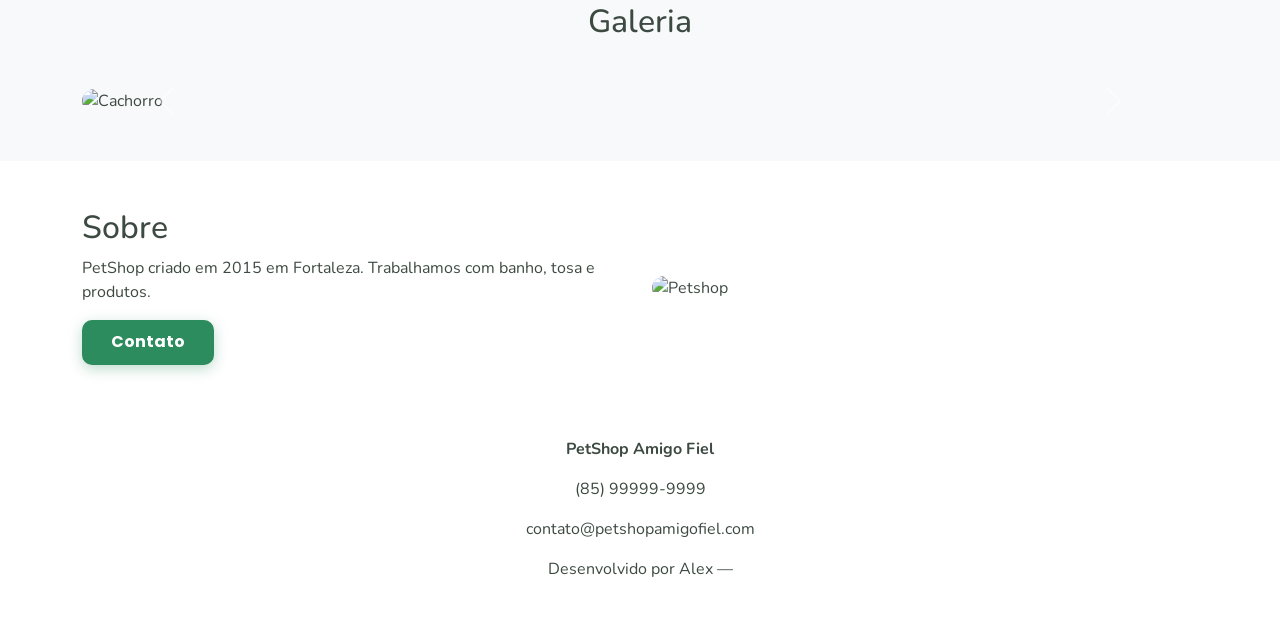
==== commit 2f1a317e: "Add files via upload" ====
--- a/index.html
+++ b/index.html
@@ -67,47 +67,39 @@
 
   <!-- Hero -->
   <header class="secao-hero">
-    <div class="container">
-      <div class="row align-items-center min-vh-100 pt-5">
-
-        <div class="col-lg-7">
-
-          <div id="relogio"></div>
-
-          <h1>
-            PetShop<br>
-            <span>Amigo Fiel</span>
-          </h1>
-
-          <p>
-            Banho, tosa e cuidados para cães e gatos desde 2015.
-          </p>
-
-          <div id="status-funcionamento" class="mb-4"></div>
-
-          <div class="d-flex flex-wrap gap-3">
-            <a href="agendamento.html" class="btn-principal">
-              <i class="bi bi-calendar-check-fill"></i> Agendar
-            </a>
-
-            <a href="servicos.html" class="btn-secundario">
-              <i class="bi bi-scissors"></i> Serviços
-            </a>
-          </div>
-        </div>
-
-        <div class="col-lg-5 d-none d-lg-flex justify-content-center">
-          <img
-            src="https://images.unsplash.com/photo-1587300003388-59208cc962cb?w=500&q=80"
-            alt="Cachorro branco"
-            class="img-fluid"
-            width="420"
-          >
-        </div>
-
-      </div>
-    </div>
-  </header>
+  <div class="container">
+    <div class="row align-items-center min-vh-100 pt-5">
+
+      <div class="col-lg-7 text-white">
+
+        <div id="relogio"></div>
+
+        <h1>
+          PetShop<br>
+          <span>Amigo Fiel</span>
+        </h1>
+
+        <p>
+          Banho, tosa e cuidados para cães e gatos desde 2015.
+        </p>
+
+        <div id="status-funcionamento" class="mb-4"></div>
+
+        <div class="d-flex flex-wrap gap-3">
+          <a href="agendamento.html" class="btn-principal">
+            <i class="bi bi-calendar-check-fill"></i> Agendar
+          </a>
+
+          <a href="servicos.html" class="btn-secundario">
+            <i class="bi bi-scissors"></i> Serviços
+          </a>
+        </div>
+
+      </div>
+
+    </div>
+  </div>
+</header>
 
   <!-- Promo -->
   <div class="faixa-promo text-center py-2">
@@ -204,30 +196,30 @@
   </section>
 
   <!-- Sobre -->
-  <section class="py-5">
-    <div class="container">
-      <div class="row align-items-center">
-
-        <div class="col-lg-6">
-          <h2>Sobre</h2>
-          <p>
-            PetShop criado em 2015 em Fortaleza. Trabalhamos com banho, tosa e produtos.
-          </p>
-
-          <a href="contato.html" class="btn-principal">Contato</a>
-        </div>
-
-        <div class="col-lg-6">
-          <img
-            src="https://images.unsplash.com/photo-1453227588063-bb302b62f50b?w=560&q=80"
-            class="img-fluid"
-            alt="Petshop"
-          >
-        </div>
-
-      </div>
-    </div>
-  </section>
+  <section class="py-5 sobre">
+  <div class="container">
+    <div class="row align-items-center">
+
+      <div class="col-lg-6">
+        <h2>Sobre</h2>
+        <p>
+          PetShop criado em 2015 em Fortaleza. Trabalhamos com banho, tosa e produtos.
+        </p>
+
+        <a href="contato.html" class="btn-principal">Contato</a>
+      </div>
+
+      <div class="col-lg-6">
+        <img
+          src="https://images.unsplash.com/photo-1453227588063-bb302b62f50b?w=560&q=80"
+          class="img-fluid"
+          alt="Petshop"
+        >
+      </div>
+
+    </div>
+  </div>
+</section>
 
   <!-- Footer -->
   <footer class="text-center py-4">
--- a/style.css
+++ b/style.css
@@ -727,4 +727,64 @@
   .bloco-form { padding: 1.2rem 1rem; }
   .form-envoltorio { padding: 1.3rem 1rem; }
   .card-selecao, .card-metodo { min-height: auto; }
+}
+/* ===== CORREÇÃO DEFINITIVA DAS IMAGENS ===== */
+
+/* HERO */
+.imagem-hero {
+  border-radius: 25px;
+}
+
+/* CARROSSEL */
+.carrossel-img {
+  border-radius: 25px;
+}
+
+/* TODAS AS IMAGENS (garantia) */
+img {
+  border-radius: 15px !important;
+}
+/* ===== SOBRE AJUSTADO ===== */
+
+.sobre img {
+  width: 100%;
+  height: 350px;
+  object-fit: cover;
+  border-radius: 20px;
+}
+/* ===== HERO COM IMAGEM DE FUNDO ===== */
+
+.secao-hero {
+  position: relative;
+  min-height: 100vh;
+
+  background-image: url("https://images.unsplash.com/photo-1587300003388-59208cc962cb?w=1200&q=80");
+  background-size: cover;
+  background-position: center;
+
+  display: flex;
+  align-items: center;
+}
+
+/* Camada escura por cima da imagem */
+.secao-hero::before {
+  content: "";
+  position: absolute;
+  top: 0;
+  left: 0;
+  width: 100%;
+  height: 100%;
+  background: rgba(0, 0, 0, 0.45);
+}
+
+/* Garante que o texto fique na frente */
+.secao-hero .container {
+  position: relative;
+  z-index: 2;
+}
+
+/* Texto branco */
+.secao-hero h1,
+.secao-hero p {
+  color: #fff;
 }
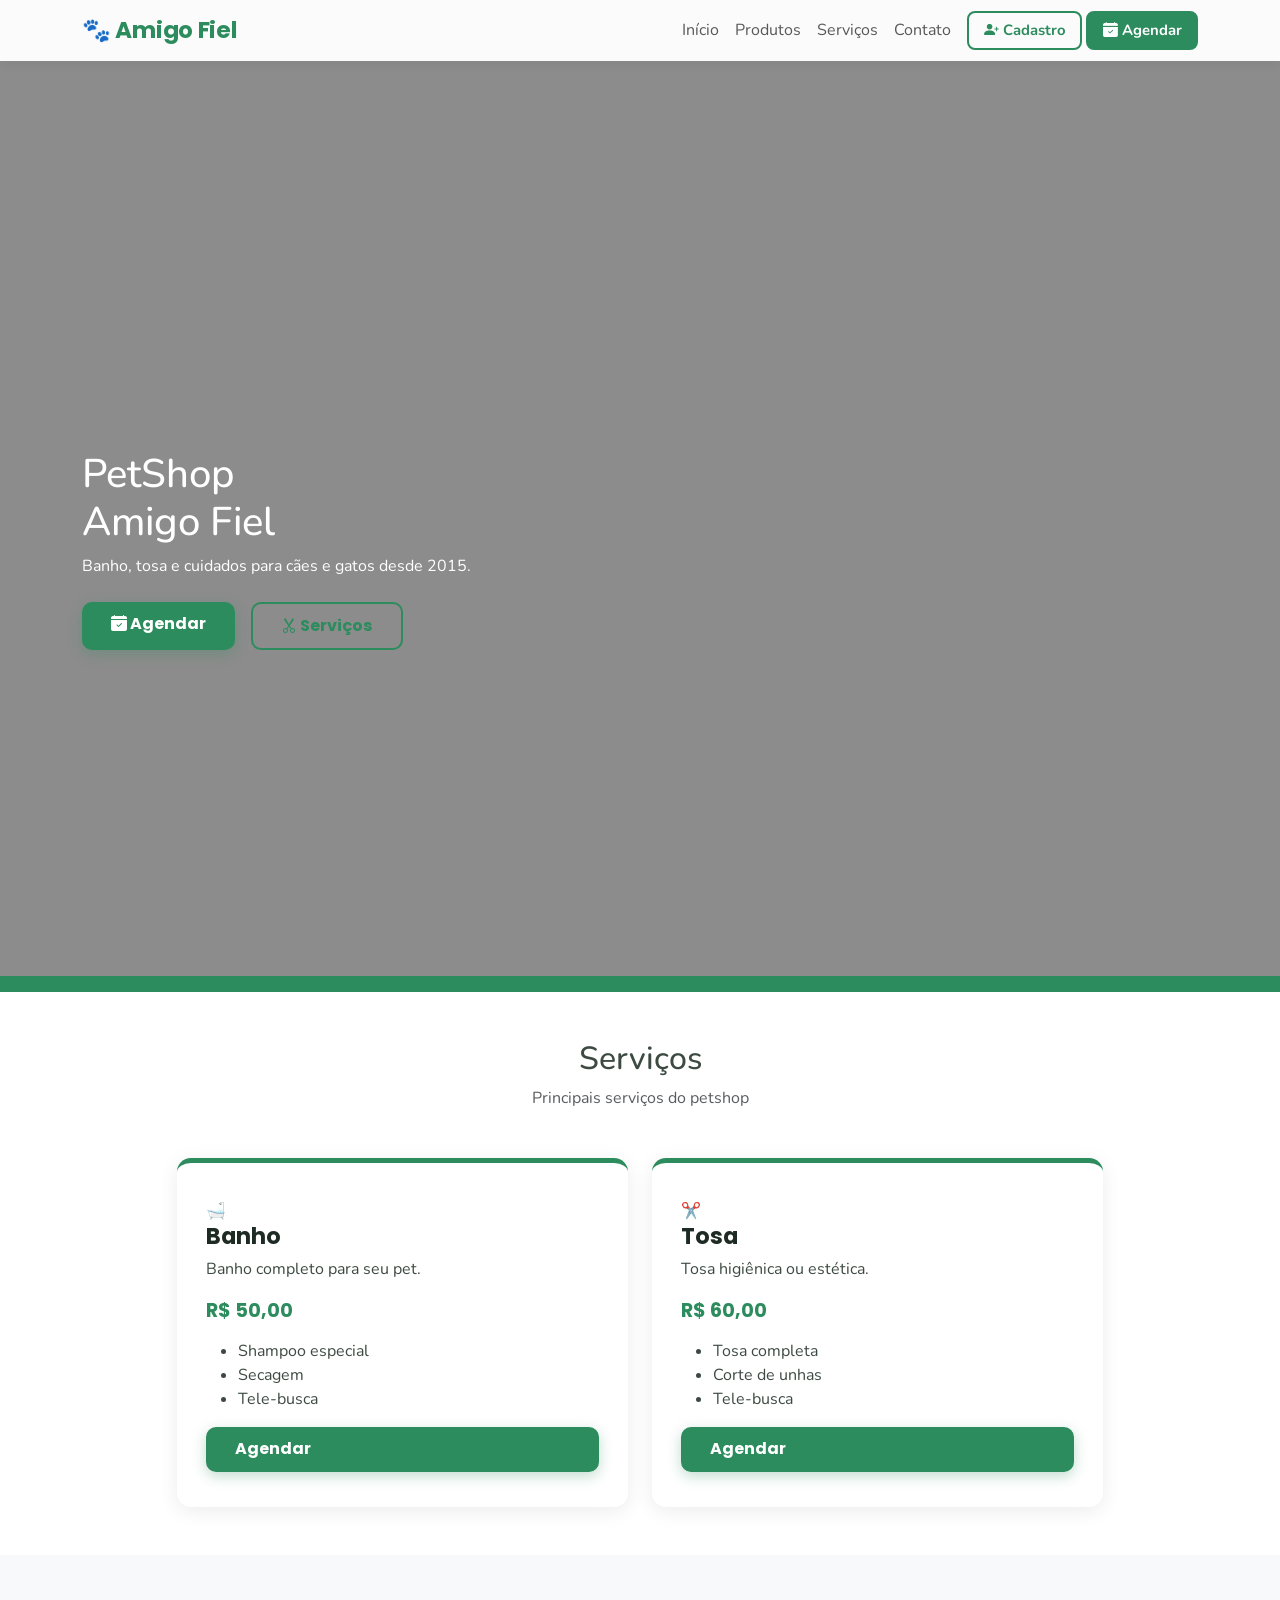
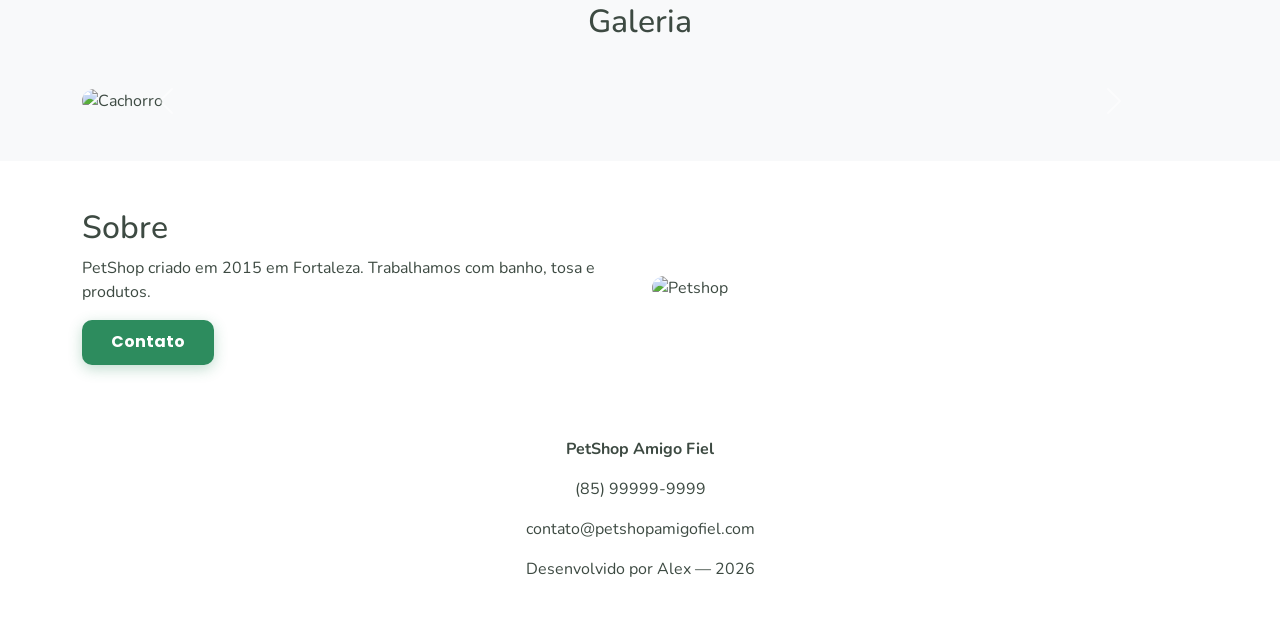
==== commit e1d3b520: "Add files via upload" ====
--- a/index.html
+++ b/index.html
@@ -226,7 +226,7 @@
     <p><strong>PetShop Amigo Fiel</strong></p>
     <p>(85) 99999-9999</p>
     <p>contato@petshopamigofiel.com</p>
-    <p>Desenvolvido por Alex — <span id="ano-atual"></span></p>
+    <p>Desenvolvido por Alex — 2026 <span id="ano-atual"></span></p>
   </footer>
 
   <script src="https://cdn.jsdelivr.net/npm/bootstrap@5.3.3/dist/js/bootstrap.bundle.min.js"></script>
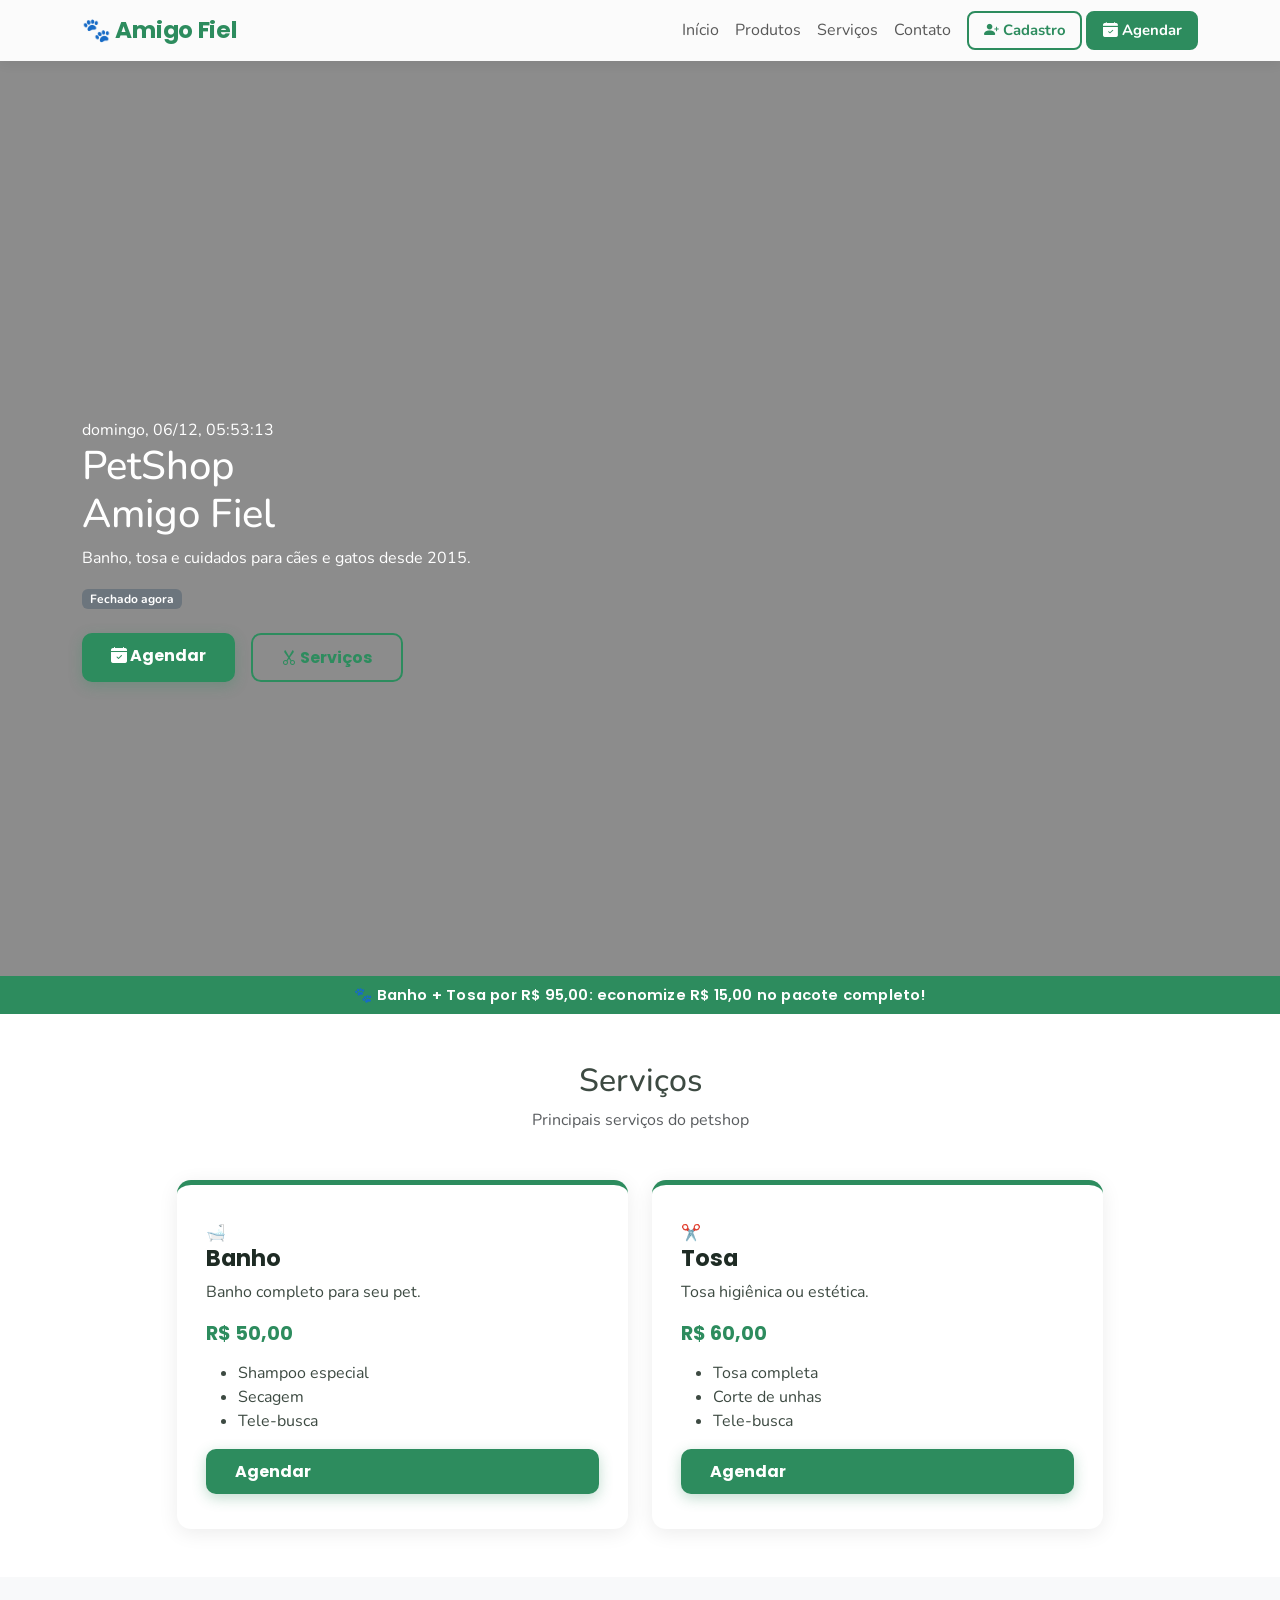
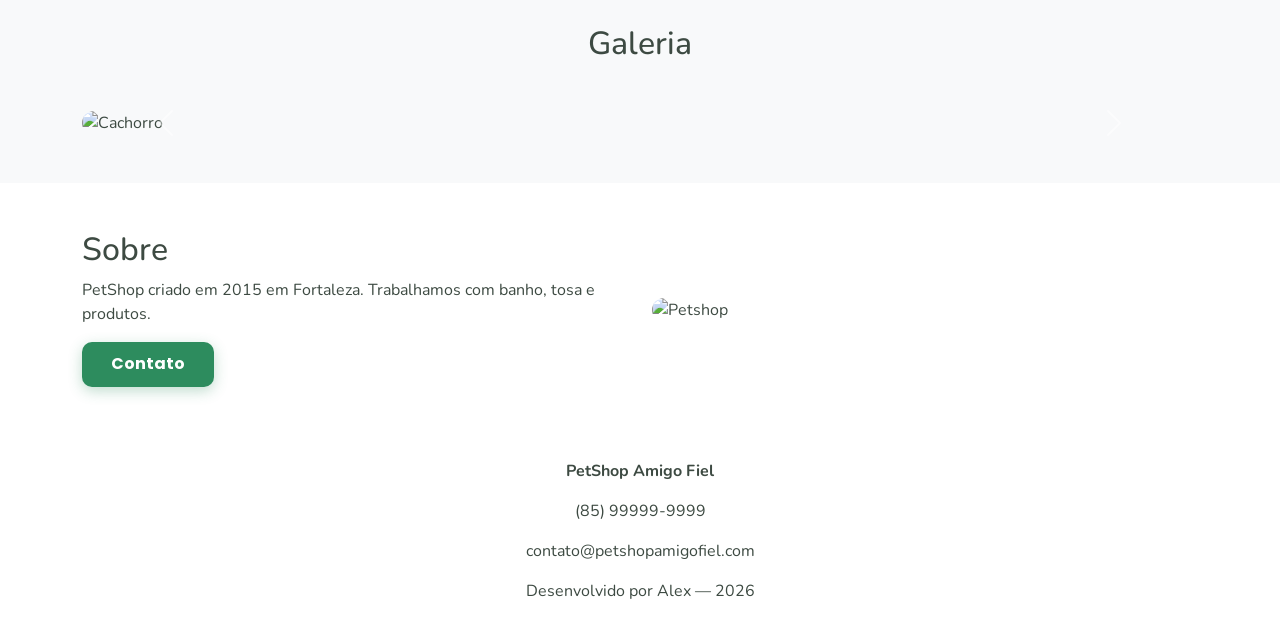
==== commit fccc6600: "fix: remove duplicated year in footer" ====
--- a/index.html
+++ b/index.html
@@ -226,7 +226,7 @@
     <p><strong>PetShop Amigo Fiel</strong></p>
     <p>(85) 99999-9999</p>
     <p>contato@petshopamigofiel.com</p>
-    <p>Desenvolvido por Alex — 2026 <span id="ano-atual"></span></p>
+    <p>Desenvolvido por Alex — <span id="ano-atual"></span></p>
   </footer>
 
   <script src="https://cdn.jsdelivr.net/npm/bootstrap@5.3.3/dist/js/bootstrap.bundle.min.js"></script>
